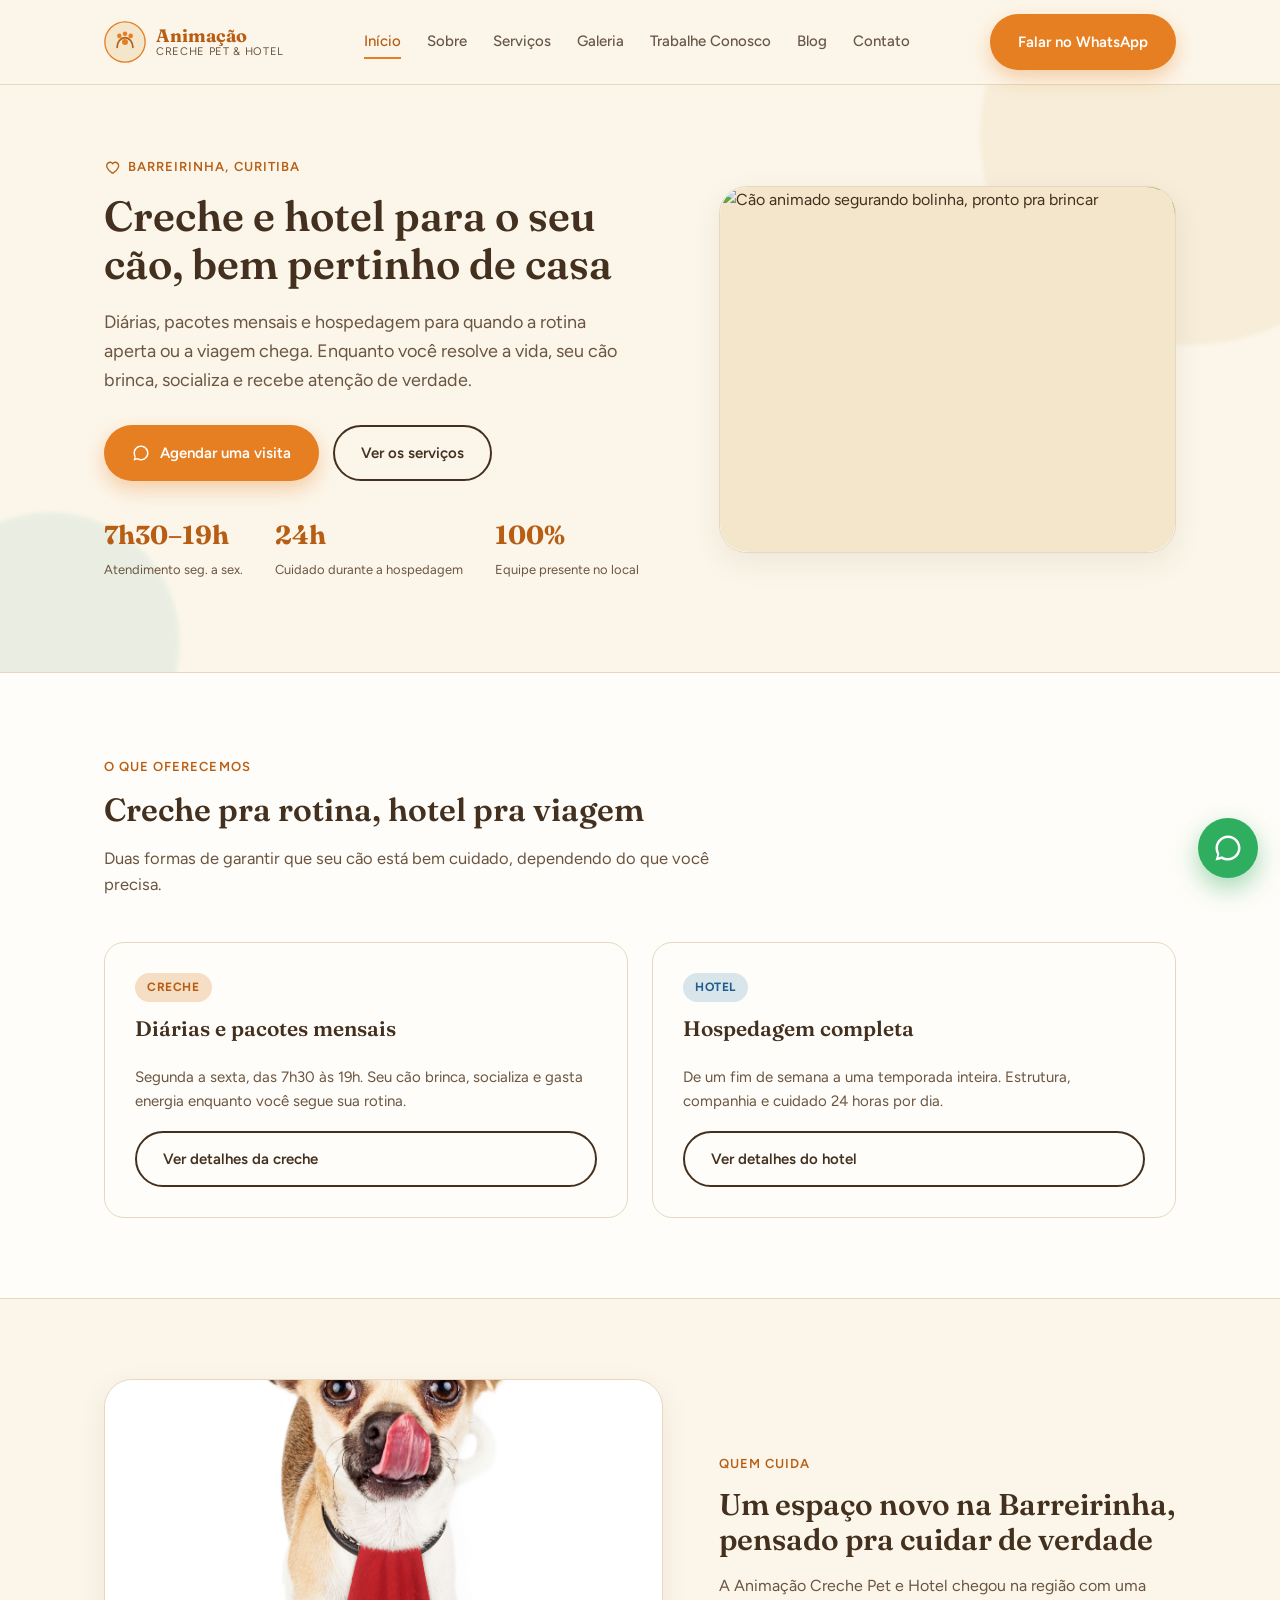
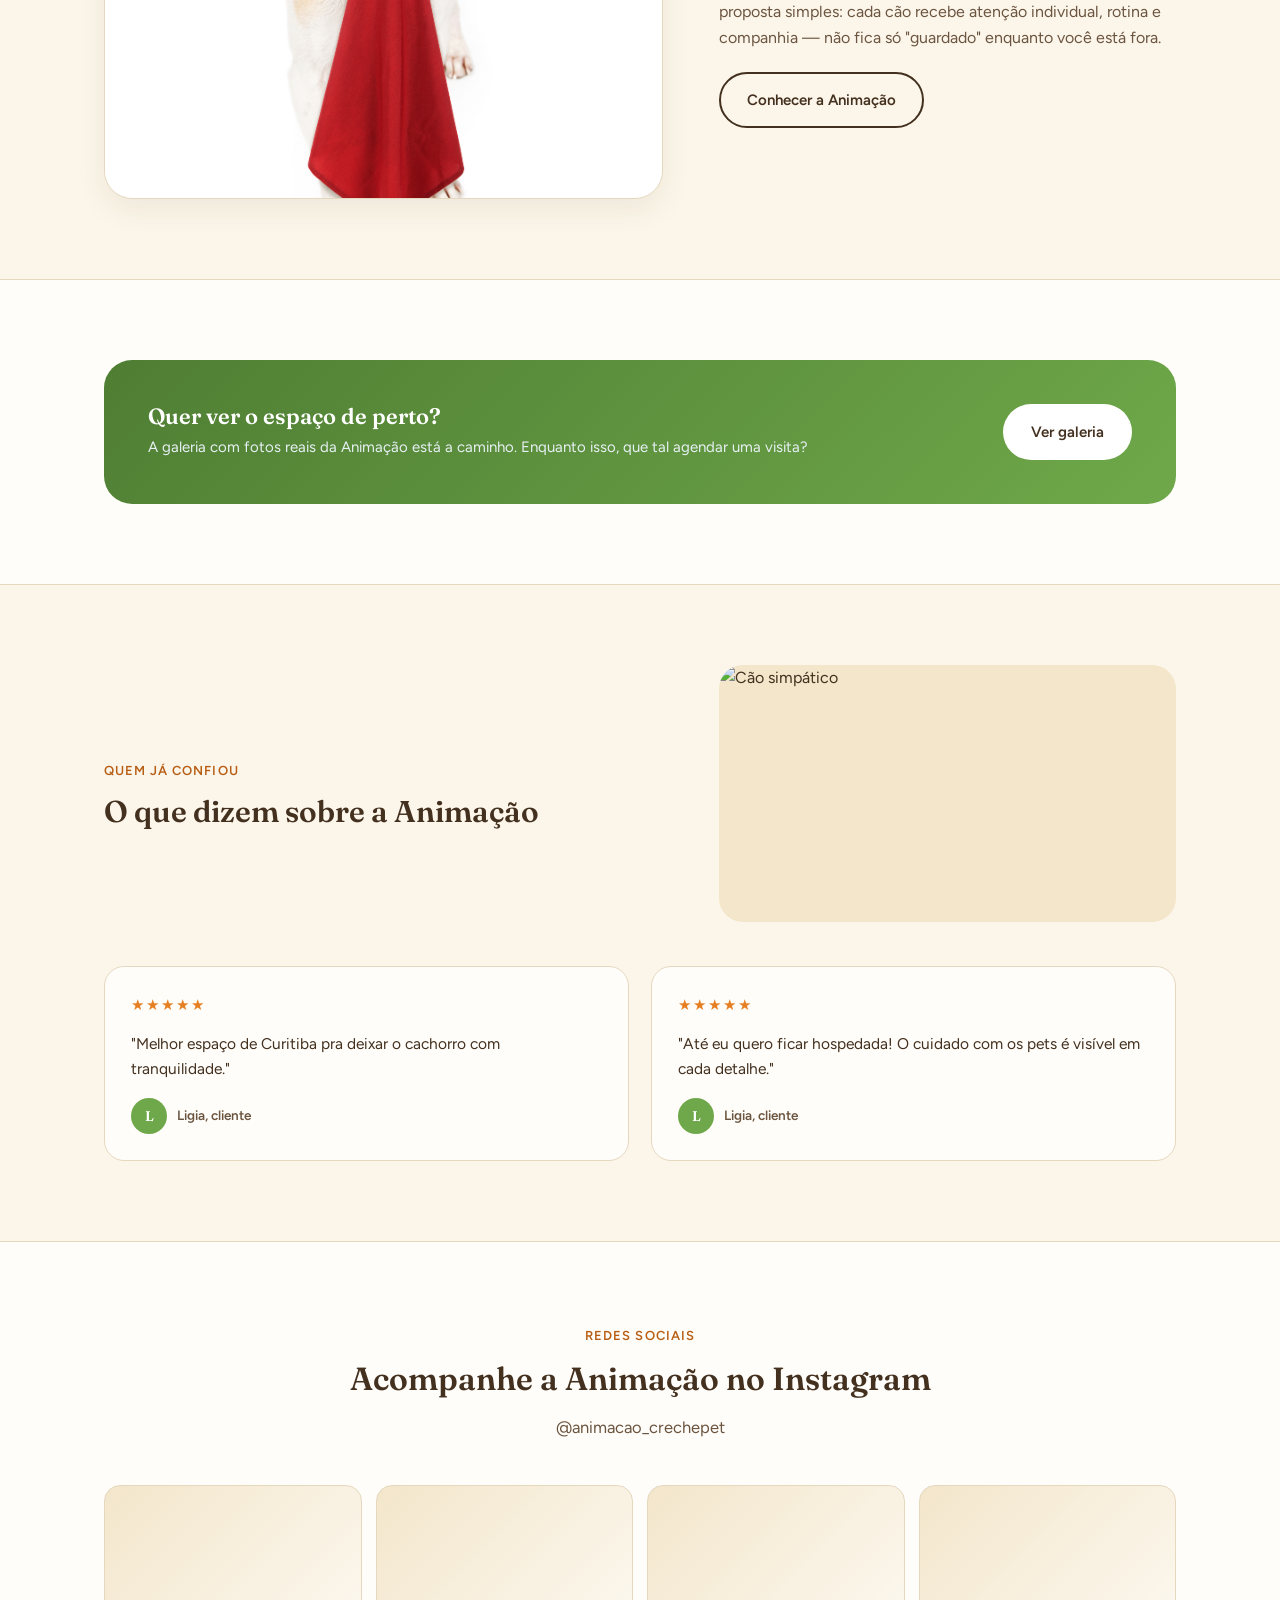
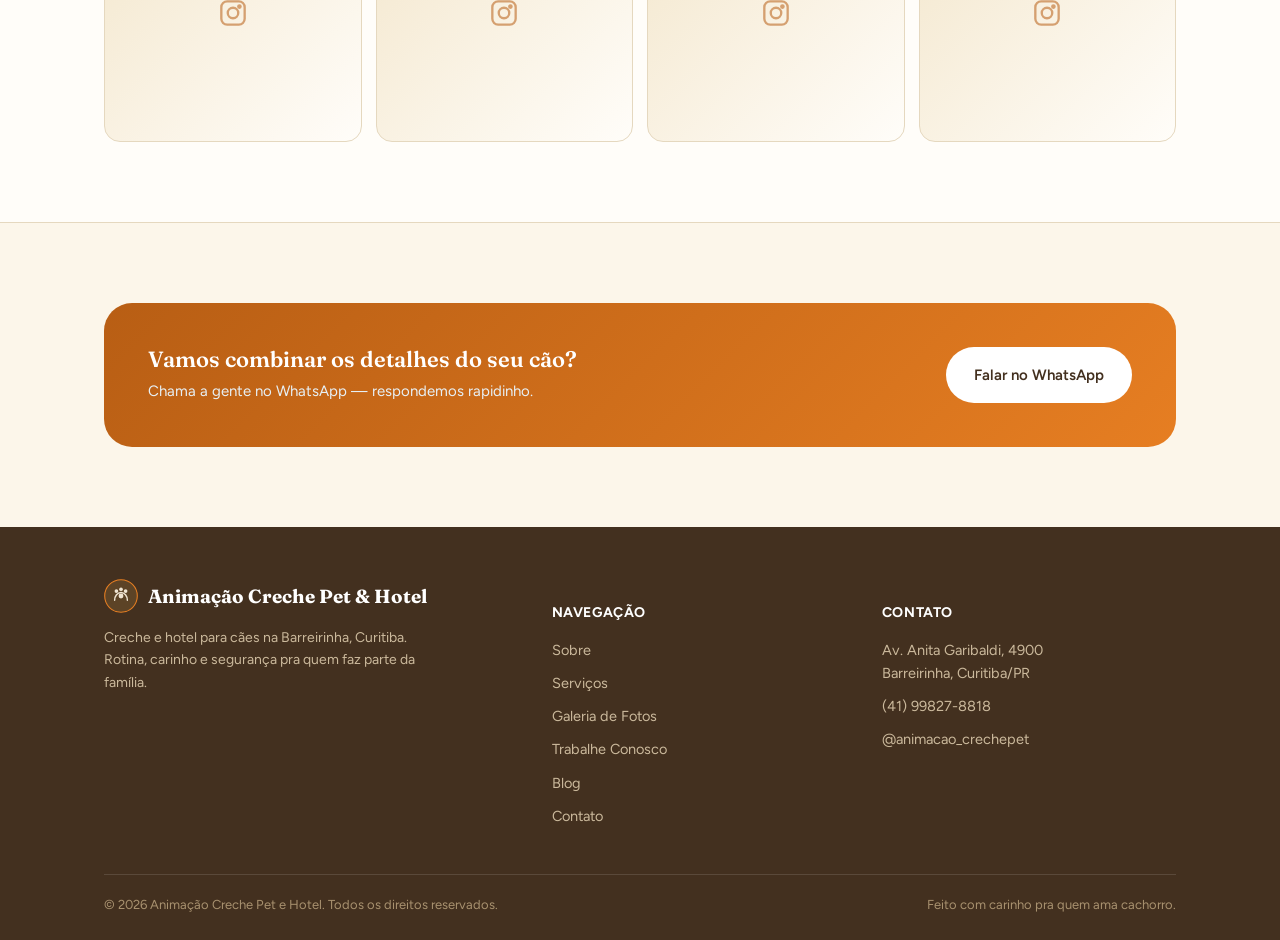
==== index.html @ 45fabde5 "primeira versão do site" ====
<!DOCTYPE html>
<html lang="pt-BR">
<head>
<meta charset="UTF-8">
<meta name="viewport" content="width=device-width, initial-scale=1.0">
<title>Animação Creche Pet e Hotel — Creche e hotel para cães em Curitiba</title>
<meta name="description" content="Creche e hotel para cães na Barreirinha, Curitiba. Diárias, pacotes mensais e hospedagem com rotina, segurança e cuidado de verdade.">
<link rel="preconnect" href="https://fonts.googleapis.com">
<link rel="preconnect" href="https://fonts.gstatic.com" crossorigin>
<link href="https://fonts.googleapis.com/css2?family=Fraunces:ital,opsz,wght@0,9..144,400;0,9..144,500;0,9..144,600;0,9..144,700;1,9..144,500&family=Figtree:wght@400;500;600;700&display=swap" rel="stylesheet">
<link rel="stylesheet" href="styles.css">
</head>
<body>

<header>
  <div class="nav-wrap">
    <a href="index.html" class="brand">
      <svg class="brand-mark" viewBox="0 0 48 48" fill="none">
        <circle cx="24" cy="24" r="23" fill="#F3E6CB" stroke="#E67E22" stroke-width="1.5"/>
        <path d="M15 30c0-6 4-11 9-11s9 5 9 11" stroke="#B85E14" stroke-width="2" stroke-linecap="round"/>
        <circle cx="17.5" cy="17" r="2.6" fill="#E67E22"/>
        <circle cx="24" cy="14.5" r="2.6" fill="#E67E22"/>
        <circle cx="30.5" cy="17" r="2.6" fill="#E67E22"/>
        <circle cx="24" cy="24" r="3.4" fill="#E67E22"/>
      </svg>
      <span class="brand-text">
        <strong>Animação</strong>
        <span>Creche Pet &amp; Hotel</span>
      </span>
    </a>
    <nav class="links" id="navLinks">
      <a href="index.html" class="active">Início</a>
      <a href="sobre.html">Sobre</a>
      <a href="servicos.html">Serviços</a>
      <a href="galeria.html">Galeria</a>
      <a href="trabalhe-conosco.html">Trabalhe Conosco</a>
      <a href="blog.html">Blog</a>
      <a href="contato.html">Contato</a>
    </nav>
    <div class="nav-cta">
      <a class="btn btn-primary" href="https://wa.me/5541998278818?text=Oi!%20Vi%20o%20site%20da%20Anima%C3%A7%C3%A3o%20Creche%20Pet%20e%20Hotel%20e%20queria%20saber%20mais." target="_blank" rel="noopener">
        <span class="long">Falar no WhatsApp</span><span class="short" style="display:none;">WhatsApp</span>
      </a>
      <button class="menu-toggle" id="menuToggle" aria-label="Abrir menu">
        <svg viewBox="0 0 24 24" fill="none" stroke="currentColor" stroke-width="2"><line x1="3" y1="6" x2="21" y2="6"/><line x1="3" y1="12" x2="21" y2="12"/><line x1="3" y1="18" x2="21" y2="18"/></svg>
      </button>
    </div>
  </div>
</header>

<!-- HERO -->
<section class="hero">
  <div class="hero-blob b1"></div>
  <div class="hero-blob b2"></div>
  <div class="container hero-grid">
    <div>
      <div class="eyebrow">
        <svg viewBox="0 0 24 24" fill="none" stroke="currentColor" stroke-width="2"><path d="M12 21c-4-3.5-8-6.5-8-11a5 5 0 0 1 9-3 5 5 0 0 1 9 3c0 4.5-4 7.5-8 11z"/></svg>
        Barreirinha, Curitiba
      </div>
      <h1>Creche e hotel para o seu cão, bem pertinho de casa</h1>
      <p class="lead">Diárias, pacotes mensais e hospedagem para quando a rotina aperta ou a viagem chega. Enquanto você resolve a vida, seu cão brinca, socializa e recebe atenção de verdade.</p>
      <div class="hero-actions">
        <a class="btn btn-primary" href="https://wa.me/5541998278818?text=Oi!%20Quero%20agendar%20uma%20visita%20para%20conhecer%20a%20creche." target="_blank" rel="noopener">
          <svg width="18" height="18" viewBox="0 0 24 24" fill="currentColor"><path d="M12 2C6.5 2 2 6.5 2 12c0 1.8.5 3.6 1.4 5.1L2 22l5.1-1.3C8.5 21.5 10.2 22 12 22c5.5 0 10-4.5 10-10S17.5 2 12 2zm0 18c-1.6 0-3.1-.4-4.4-1.2l-.3-.2-3 .8.8-2.9-.2-.3C4.4 15 4 13.5 4 12c0-4.4 3.6-8 8-8s8 3.6 8 8-3.6 8-8 8z"/></svg>
          Agendar uma visita
        </a>
        <a class="btn btn-outline" href="servicos.html">Ver os serviços</a>
      </div>
      <div class="hero-stats">
        <div><strong>7h30–19h</strong><span>Atendimento seg. a sex.</span></div>
        <div><strong>24h</strong><span>Cuidado durante a hospedagem</span></div>
        <div><strong>100%</strong><span>Equipe presente no local</span></div>
      </div>
    </div>
    <div class="hero-art photo">
      <div class="paw-ring">
        <svg viewBox="0 0 24 24"><path d="M12 21c-4-3.5-8-6.5-8-11a5 5 0 0 1 9-3 5 5 0 0 1 9 3c0 4.5-4 7.5-8 11z"/></svg>
      </div>
      <div class="photo-frame">
        <img src="img/energetic-dog-holds-ball-ready-for-play-2026-03-26-06-05-28-utc.jpg" alt="Cão animado segurando bolinha, pronto pra brincar" loading="eager">
      </div>
    </div>
  </div>
</section>

<!-- SERVIÇOS TEASER -->
<section class="alt">
  <div class="container">
    <div class="section-head">
      <div class="eyebrow">O que oferecemos</div>
      <h2>Creche pra rotina, hotel pra viagem</h2>
      <p>Duas formas de garantir que seu cão está bem cuidado, dependendo do que você precisa.</p>
    </div>
    <div class="card-grid">
      <div class="service-card creche">
        <span class="tag">Creche</span>
        <h3>Diárias e pacotes mensais</h3>
        <p>Segunda a sexta, das 7h30 às 19h. Seu cão brinca, socializa e gasta energia enquanto você segue sua rotina.</p>
        <a class="btn btn-outline" href="servicos.html#creche">Ver detalhes da creche</a>
      </div>
      <div class="service-card hotel">
        <span class="tag">Hotel</span>
        <h3>Hospedagem completa</h3>
        <p>De um fim de semana a uma temporada inteira. Estrutura, companhia e cuidado 24 horas por dia.</p>
        <a class="btn btn-outline" href="servicos.html#hotel">Ver detalhes do hotel</a>
      </div>
    </div>
  </div>
</section>

<!-- SOBRE TEASER -->
<section>
  <div class="container hero-grid" style="align-items:center;">
    <div class="hero-art photo">
      <div class="photo-frame" style="border-radius:28px; aspect-ratio:4/3;">
        <img src="img/adorable-dog-with-red-tie-licking-its-nose-2026-03-09-04-32-36-utc.jpg" alt="Cão simpático" loading="lazy">
      </div>
    </div>
    <div>
      <div class="eyebrow">Quem cuida</div>
      <h2 style="font-size:30px; margin-bottom:16px;">Um espaço novo na Barreirinha, pensado pra cuidar de verdade</h2>
      <p style="color:var(--brown-soft); font-size:16px; margin-bottom:22px;">A Animação Creche Pet e Hotel chegou na região com uma proposta simples: cada cão recebe atenção individual, rotina e companhia — não fica só "guardado" enquanto você está fora.</p>
      <a class="btn btn-outline" href="sobre.html">Conhecer a Animação</a>
    </div>
  </div>
</section>

<!-- GALERIA TEASER -->
<section class="alt">
  <div class="container">
    <div class="season" style="background:linear-gradient(135deg, var(--sage-dark), var(--sage)); grid-template-columns:1fr auto;">
      <div>
        <h3>Quer ver o espaço de perto?</h3>
        <p>A galeria com fotos reais da Animação está a caminho. Enquanto isso, que tal agendar uma visita?</p>
      </div>
      <a class="btn btn-white" href="galeria.html">Ver galeria</a>
    </div>
  </div>
</section>

<!-- TESTEMUNHOS -->
<section>
  <div class="container">
    <div class="hero-grid" style="align-items:center; margin-bottom:44px;">
      <div>
        <div class="eyebrow">Quem já confiou</div>
        <h2 style="font-size:30px;">O que dizem sobre a Animação</h2>
      </div>
      <div class="photo-frame" style="aspect-ratio:16/9; border-radius:24px;">
        <img src="img/adorable-dog-wearing-a-pink-shirt-with-white-backg-2026-01-09-00-58-22-utc.JPG" alt="Cão simpático" loading="lazy">
      </div>
    </div>
    <div class="testimonials">
      <div class="tcard">
        <div class="stars">★★★★★</div>
        <p>"Melhor espaço de Curitiba pra deixar o cachorro com tranquilidade."</p>
        <div class="who"><div class="avatar">L</div><span>Ligia, cliente</span></div>
      </div>
      <div class="tcard">
        <div class="stars">★★★★★</div>
        <p>"Até eu quero ficar hospedada! O cuidado com os pets é visível em cada detalhe."</p>
        <div class="who"><div class="avatar">L</div><span>Ligia, cliente</span></div>
      </div>
    </div>
  </div>
</section>

<!-- INSTAGRAM -->
<section class="alt">
  <div class="container">
    <div class="section-head center">
      <div class="eyebrow" style="justify-content:center;">Redes sociais</div>
      <h2>Acompanhe a Animação no Instagram</h2>
      <p>@animacao_crechepet</p>
    </div>
    <div class="insta-grid">
      <a class="insta-tile" href="https://www.instagram.com/animacao_crechepet" target="_blank" rel="noopener"><svg viewBox="0 0 24 24" fill="none" stroke-width="2"><rect x="2" y="2" width="20" height="20" rx="5"/><circle cx="12" cy="12" r="4.5"/><circle cx="17.5" cy="6.5" r="1"/></svg></a>
      <a class="insta-tile" href="https://www.instagram.com/animacao_crechepet" target="_blank" rel="noopener"><svg viewBox="0 0 24 24" fill="none" stroke-width="2"><rect x="2" y="2" width="20" height="20" rx="5"/><circle cx="12" cy="12" r="4.5"/><circle cx="17.5" cy="6.5" r="1"/></svg></a>
      <a class="insta-tile" href="https://www.instagram.com/animacao_crechepet" target="_blank" rel="noopener"><svg viewBox="0 0 24 24" fill="none" stroke-width="2"><rect x="2" y="2" width="20" height="20" rx="5"/><circle cx="12" cy="12" r="4.5"/><circle cx="17.5" cy="6.5" r="1"/></svg></a>
      <a class="insta-tile" href="https://www.instagram.com/animacao_crechepet" target="_blank" rel="noopener"><svg viewBox="0 0 24 24" fill="none" stroke-width="2"><rect x="2" y="2" width="20" height="20" rx="5"/><circle cx="12" cy="12" r="4.5"/><circle cx="17.5" cy="6.5" r="1"/></svg></a>
    </div>
  </div>
</section>

<!-- CTA FINAL -->
<section>
  <div class="container">
    <div class="season" style="background:linear-gradient(135deg, var(--orange-dark), var(--orange)); grid-template-columns:1fr auto;">
      <div>
        <h3>Vamos combinar os detalhes do seu cão?</h3>
        <p>Chama a gente no WhatsApp — respondemos rapidinho.</p>
      </div>
      <a class="btn btn-white" href="https://wa.me/5541998278818?text=Oi!%20Vi%20o%20site%20da%20Anima%C3%A7%C3%A3o%20Creche%20Pet%20e%20Hotel%20e%20queria%20saber%20mais." target="_blank" rel="noopener">Falar no WhatsApp</a>
    </div>
  </div>
</section>

<footer>
  <div class="container">
    <div class="footer-grid">
      <div>
        <div class="footer-brand">
          <svg width="34" height="34" viewBox="0 0 48 48" fill="none">
            <circle cx="24" cy="24" r="23" fill="#5C4326" stroke="#E67E22" stroke-width="1.5"/>
            <path d="M15 30c0-6 4-11 9-11s9 5 9 11" stroke="#EFE4D2" stroke-width="2" stroke-linecap="round"/>
            <circle cx="17.5" cy="17" r="2.6" fill="#EFE4D2"/>
            <circle cx="24" cy="14.5" r="2.6" fill="#EFE4D2"/>
            <circle cx="30.5" cy="17" r="2.6" fill="#EFE4D2"/>
            <circle cx="24" cy="24" r="3.4" fill="#EFE4D2"/>
          </svg>
          <strong>Animação Creche Pet &amp; Hotel</strong>
        </div>
        <p>Creche e hotel para cães na Barreirinha, Curitiba. Rotina, carinho e segurança pra quem faz parte da família.</p>
      </div>
      <div>
        <h5>Navegação</h5>
        <ul>
          <li><a href="sobre.html">Sobre</a></li>
          <li><a href="servicos.html">Serviços</a></li>
          <li><a href="galeria.html">Galeria de Fotos</a></li>
          <li><a href="trabalhe-conosco.html">Trabalhe Conosco</a></li>
          <li><a href="blog.html">Blog</a></li>
          <li><a href="contato.html">Contato</a></li>
        </ul>
      </div>
      <div>
        <h5>Contato</h5>
        <ul>
          <li>Av. Anita Garibaldi, 4900<br>Barreirinha, Curitiba/PR</li>
          <li>(41) 99827-8818</li>
          <li>@animacao_crechepet</li>
        </ul>
      </div>
    </div>
    <div class="footer-bottom">
      <span>© 2026 Animação Creche Pet e Hotel. Todos os direitos reservados.</span>
      <span>Feito com carinho pra quem ama cachorro.</span>
    </div>
  </div>
</footer>

<a class="whatsapp-float" href="https://wa.me/5541998278818?text=Oi!%20Vi%20o%20site%20da%20Anima%C3%A7%C3%A3o%20Creche%20Pet%20e%20Hotel%20e%20queria%20saber%20mais." target="_blank" rel="noopener" aria-label="Falar no WhatsApp">
  <svg viewBox="0 0 24 24"><path d="M12 2C6.5 2 2 6.5 2 12c0 1.8.5 3.6 1.4 5.1L2 22l5.1-1.3C8.5 21.5 10.2 22 12 22c5.5 0 10-4.5 10-10S17.5 2 12 2zm0 18c-1.6 0-3.1-.4-4.4-1.2l-.3-.2-3 .8.8-2.9-.2-.3C4.4 15 4 13.5 4 12c0-4.4 3.6-8 8-8s8 3.6 8 8-3.6 8-8 8z"/></svg>
</a>

<script src="main.js"></script>
</body>
</html>
---- styles.css ----
:root{
  --cream:#FCF6EA;
  --cream-2:#F3E6CB;
  --paper:#FFFDF9;
  --orange:#E67E22;
  --orange-dark:#B85E14;
  --blue:#2E7EBB;
  --blue-dark:#1F5D8C;
  --sage:#6FA84A;
  --sage-dark:#4F7E33;
  --brown:#43301F;
  --brown-soft:#6B5540;
  --line:#E5D8BF;
  --shadow: 0 10px 30px rgba(67,48,31,0.08);
}
*{box-sizing:border-box;}
html{scroll-behavior:smooth;}
body{
  margin:0;
  font-family:'Figtree', sans-serif;
  color:var(--brown);
  background:var(--cream);
  line-height:1.6;
}
h1,h2,h3,.serif{
  font-family:'Fraunces', serif;
  font-weight:600;
  color:var(--brown);
  line-height:1.15;
  margin:0;
}
a{color:inherit; text-decoration:none;}
img{max-width:100%; display:block;}
ul{margin:0;}
.container{
  max-width:1120px;
  margin:0 auto;
  padding:0 24px;
}
.eyebrow{
  display:inline-flex;
  align-items:center;
  gap:8px;
  font-size:13px;
  letter-spacing:0.08em;
  text-transform:uppercase;
  font-weight:600;
  color:var(--orange-dark);
  margin-bottom:14px;
}
.eyebrow svg{width:16px; height:16px;}
.btn{
  display:inline-flex;
  align-items:center;
  gap:10px;
  padding:14px 26px;
  border-radius:100px;
  font-weight:600;
  font-size:15px;
  border:2px solid transparent;
  cursor:pointer;
  transition:transform .15s ease, box-shadow .15s ease, background .15s ease;
}
.btn-primary{
  background:var(--orange);
  color:#fff;
  box-shadow:0 8px 20px rgba(230,126,34,0.35);
}
.btn-primary:hover{background:var(--orange-dark); transform:translateY(-1px);}
.btn-outline{ border-color:var(--brown); color:var(--brown); }
.btn-outline:hover{background:var(--brown); color:#fff;}
.btn-white{ background:#fff; color:var(--brown); }
.btn-white:hover{background:var(--cream-2);}

/* Header */
header{
  position:sticky; top:0; z-index:50;
  background:rgba(252,246,234,0.94);
  backdrop-filter:blur(8px);
  border-bottom:1px solid var(--line);
}
.nav-wrap{
  display:flex; align-items:center; justify-content:space-between;
  padding:14px 24px; max-width:1120px; margin:0 auto;
}
.brand{display:flex; align-items:center; gap:10px;}
.brand-mark{width:42px; height:42px; flex-shrink:0;}
.brand-text{display:flex; flex-direction:column; line-height:1.1;}
.brand-text strong{font-family:'Fraunces', serif; font-size:18px; font-weight:700; color:var(--orange-dark);}
.brand-text span{font-size:11px; letter-spacing:0.06em; text-transform:uppercase; color:var(--brown-soft);}
nav.links{display:flex; gap:26px; font-size:15px; font-weight:500;}
nav.links a{opacity:0.8; padding:4px 0; border-bottom:2px solid transparent;}
nav.links a:hover{opacity:1; color:var(--orange-dark);}
nav.links a.active{opacity:1; color:var(--orange-dark); border-color:var(--orange);}
.nav-cta{display:flex; align-items:center; gap:16px;}
.menu-toggle{display:none; background:none; border:none; cursor:pointer; padding:6px;}
.menu-toggle svg{width:26px; height:26px;}

@media (max-width:900px){
  nav.links{
    position:fixed; top:71px; left:0; right:0;
    background:var(--paper); flex-direction:column; gap:0;
    padding:8px 24px 18px; border-bottom:1px solid var(--line);
    transform:translateY(-130%); transition:transform .25s ease;
  }
  nav.links.open{transform:translateY(0);}
  nav.links a{padding:12px 0; border-bottom:1px solid var(--line);}
  .menu-toggle{display:block;}
  .nav-cta .btn span.long{display:none;}
  .nav-cta .btn span.short{display:inline !important;}
}

/* Page hero (inner pages) */
.page-hero{
  padding:56px 0 48px;
  border-bottom:1px solid var(--line);
  background:var(--paper);
}
.page-hero h1{font-size:36px; margin-bottom:12px;}
.page-hero p{font-size:16.5px; color:var(--brown-soft); max-width:600px; margin:0;}

/* Home Hero */
.hero{position:relative; overflow:hidden; padding:72px 0 90px;}
.hero-blob{position:absolute; border-radius:50%; filter:blur(2px); opacity:0.55; z-index:0;}
.hero-blob.b1{width:420px; height:420px; background:var(--cream-2); top:-160px; right:-120px;}
.hero-blob.b2{width:260px; height:260px; background:#DCE9DD; bottom:-100px; left:-80px;}
.hero-grid{position:relative; z-index:1; display:grid; grid-template-columns:1.1fr 0.9fr; gap:56px; align-items:center;}
@media (max-width:900px){ .hero-grid{grid-template-columns:1fr;} }
.hero h1{font-size:42px; margin-bottom:20px;}
@media (max-width:600px){ .hero h1{font-size:30px;} .page-hero h1{font-size:28px;} }
.hero p.lead{font-size:18px; color:var(--brown-soft); max-width:520px; margin-bottom:30px;}
.hero-actions{display:flex; gap:14px; flex-wrap:wrap; margin-bottom:34px;}
.hero-stats{display:flex; gap:32px; flex-wrap:wrap;}
.hero-stats div strong{display:block; font-family:'Fraunces',serif; font-size:26px; color:var(--orange-dark);}
.hero-stats div span{font-size:13px; color:var(--brown-soft);}
.hero-art{position:relative; background:var(--paper); border-radius:28px; padding:30px; box-shadow:var(--shadow); border:1px solid var(--line);}
.hero-art.photo{padding:0; overflow:hidden;}
.hero-art.photo .photo-frame{border-radius:28px; aspect-ratio:4/3.2;}
@media (max-width:900px){ .hero-art.photo .photo-frame{aspect-ratio:16/11;} }
.hero-art .paw-ring{position:absolute; top:-18px; right:-18px; width:56px; height:56px; background:var(--sage); border-radius:50%; display:flex; align-items:center; justify-content:center; box-shadow:var(--shadow);}
.hero-art .paw-ring svg{width:26px; height:26px; fill:#fff;}
.hero-cards{display:grid; grid-template-columns:1fr 1fr; gap:16px;}
.hero-card{background:var(--cream); border-radius:18px; padding:18px; border:1px solid var(--line);}
.hero-card svg{width:26px; height:26px; margin-bottom:10px; stroke:var(--orange-dark);}
.hero-card h4{font-family:'Fraunces',serif; font-size:16px; margin-bottom:4px;}
.hero-card p{font-size:13px; color:var(--brown-soft); margin:0;}

/* Section generic */
section{padding:80px 0;}
.section-head{max-width:640px; margin-bottom:44px;}
.section-head.center{margin-left:auto; margin-right:auto; text-align:center;}
.section-head h2{font-size:32px; margin-bottom:14px;}
.section-head p{font-size:16.5px; color:var(--brown-soft);}
section.alt{background:var(--paper); border-top:1px solid var(--line); border-bottom:1px solid var(--line);}
.center-btn{display:flex; justify-content:center; margin-top:36px;}

/* Pillars */
.pillars{display:grid; grid-template-columns:repeat(3,1fr); gap:24px;}
@media (max-width:800px){ .pillars{grid-template-columns:1fr;} }
.pillar{background:var(--paper); border:1px solid var(--line); border-radius:20px; padding:28px;}
.pillar .icon{width:50px; height:50px; border-radius:14px; display:flex; align-items:center; justify-content:center; margin-bottom:16px;}
.pillar .icon svg{width:24px; height:24px;}
.pillar.t1 .icon{background:#F5DEC4;}
.pillar.t1 .icon svg{stroke:var(--orange-dark);}
.pillar.t2 .icon{background:#DCE9DD;}
.pillar.t2 .icon svg{stroke:var(--sage-dark);}
.pillar.t3 .icon{background:#D8E6EC;}
.pillar.t3 .icon svg{stroke:var(--blue-dark);}
.pillar h3{font-size:19px; margin-bottom:8px;}
.pillar p{font-size:15px; color:var(--brown-soft); margin:0;}

/* Service cards (teaser on home) */
.card-grid{display:grid; grid-template-columns:1fr 1fr; gap:24px;}
@media (max-width:760px){ .card-grid{grid-template-columns:1fr;} }
.service-card{background:var(--paper); border:1px solid var(--line); border-radius:20px; padding:30px; display:flex; flex-direction:column;}
.service-card .tag{display:inline-block; font-size:12px; font-weight:700; letter-spacing:0.05em; text-transform:uppercase; padding:5px 12px; border-radius:100px; margin-bottom:14px; width:fit-content;}
.service-card.creche .tag{background:#F5DEC4; color:var(--orange-dark);}
.service-card.hotel .tag{background:#D8E6EC; color:var(--blue-dark);}
.service-card h3{font-size:21px; margin-bottom:10px;}
.service-card p{color:var(--brown-soft); font-size:15px; margin-bottom:18px; flex:1;}

/* Services split (detail sections) */
.service{display:grid; grid-template-columns:0.9fr 1.1fr; gap:56px; align-items:center;}
.service.reverse .service-visual{order:2;}
@media (max-width:860px){ .service, .service.reverse{grid-template-columns:1fr;} .service.reverse .service-visual{order:0;} }
.service + .service{margin-top:80px;}
.service-visual{background:var(--cream); border:1px solid var(--line); border-radius:24px; padding:32px;}
.service-tag{display:inline-block; background:var(--orange); color:#fff; font-size:12px; font-weight:700; letter-spacing:0.05em; text-transform:uppercase; padding:6px 14px; border-radius:100px; margin-bottom:16px;}
.service.hotel-tag .service-tag{background:var(--blue);}
.service h3{font-size:27px; margin-bottom:16px;}
.service p{color:var(--brown-soft); font-size:16px; margin-bottom:18px;}
.check-list{list-style:none; padding:0; margin:0 0 20px;}
.check-list li{display:flex; gap:10px; align-items:flex-start; font-size:15px; color:var(--brown); margin-bottom:10px;}
.check-list li svg{width:18px; height:18px; flex-shrink:0; margin-top:2px; stroke:var(--sage-dark);}
.info-row{display:flex; gap:14px; align-items:center; background:var(--paper); border:1px solid var(--line); border-radius:16px; padding:14px 18px; margin-bottom:12px;}
.info-row svg{width:22px; height:22px; stroke:var(--orange-dark); flex-shrink:0;}
.info-row div strong{display:block; font-size:14px;}
.info-row div span{font-size:13.5px; color:var(--brown-soft);}

/* Admission */
.admit-grid{display:grid; grid-template-columns:1fr 1fr; gap:24px;}
@media (max-width:800px){ .admit-grid{grid-template-columns:1fr;} }
.admit-card{background:var(--paper); border-radius:20px; padding:30px; border:1px solid var(--line);}
.admit-card.warn{background:#FBEFE6; border-color:#EAD2B8;}
.admit-card h3{font-size:19px; margin-bottom:16px; display:flex; align-items:center; gap:10px;}
.admit-card h3 svg{width:22px; height:22px;}
.admit-card.yes h3 svg{stroke:var(--sage-dark);}
.admit-card.warn h3 svg{stroke:var(--orange-dark);}

/* Steps */
.steps{display:grid; grid-template-columns:repeat(3,1fr); gap:24px;}
@media (max-width:800px){ .steps{grid-template-columns:1fr;} }
.step .num{width:40px; height:40px; border-radius:50%; background:var(--brown); color:#fff; display:flex; align-items:center; justify-content:center; font-family:'Fraunces',serif; font-weight:600; margin-bottom:16px;}
.step h4{font-size:17px; margin-bottom:6px;}
.step p{font-size:14.5px; color:var(--brown-soft); margin:0;}

/* Season banner */
.season{background:linear-gradient(135deg, var(--blue-dark), var(--blue)); border-radius:28px; padding:44px; color:#fff; display:grid; grid-template-columns:auto 1fr auto; gap:24px; align-items:center;}
@media (max-width:760px){ .season{grid-template-columns:1fr; text-align:left;} }
.season .icon-wrap{width:64px; height:64px; border-radius:18px; background:rgba(255,255,255,0.15); display:flex; align-items:center; justify-content:center;}
.season .icon-wrap svg{width:32px; height:32px; stroke:#fff;}
.season h3{color:#fff; font-size:22px; margin-bottom:6px;}
.season p{color:#E7F0F5; margin:0; font-size:15px;}

/* Testimonials */
.testimonials{display:grid; grid-template-columns:repeat(2,1fr); gap:22px;}
@media (max-width:760px){ .testimonials{grid-template-columns:1fr;} }
.tcard{background:var(--paper); border:1px solid var(--line); border-radius:20px; padding:26px;}
.tcard .stars{color:var(--orange); font-size:15px; margin-bottom:12px; letter-spacing:2px;}
.tcard p{font-size:15.5px; color:var(--brown); margin-bottom:16px;}
.tcard .who{display:flex; align-items:center; gap:10px;}
.tcard .avatar{width:36px; height:36px; border-radius:50%; background:var(--sage); color:#fff; display:flex; align-items:center; justify-content:center; font-family:'Fraunces',serif; font-weight:600; font-size:14px;}
.tcard .who span{font-size:13.5px; color:var(--brown-soft); font-weight:600;}

/* Instagram strip */
.insta-grid{display:grid; grid-template-columns:repeat(4,1fr); gap:14px;}
@media (max-width:700px){ .insta-grid{grid-template-columns:repeat(2,1fr);} }
.insta-tile{aspect-ratio:1; border-radius:16px; background:linear-gradient(135deg,var(--cream-2),var(--paper)); border:1px solid var(--line); display:flex; align-items:center; justify-content:center; position:relative; overflow:hidden;}
.insta-tile svg{width:28px; height:28px; stroke:var(--orange-dark); opacity:0.55;}

/* Gallery */
.gallery-grid{display:grid; grid-template-columns:repeat(3,1fr); gap:18px;}
@media (max-width:760px){ .gallery-grid{grid-template-columns:repeat(2,1fr);} }
@media (max-width:480px){ .gallery-grid{grid-template-columns:1fr;} }
.gallery-tile{aspect-ratio:4/3; border-radius:18px; background:var(--paper); border:1px dashed var(--line); display:flex; flex-direction:column; align-items:center; justify-content:center; gap:10px; text-align:center; padding:16px;}
.gallery-tile svg{width:30px; height:30px; stroke:var(--orange-dark); opacity:0.6;}
.gallery-tile span{font-size:13px; color:var(--brown-soft); font-weight:600;}

/* Blog */
.blog-grid{display:grid; grid-template-columns:repeat(3,1fr); gap:24px;}
@media (max-width:860px){ .blog-grid{grid-template-columns:1fr;} }
.blog-card{background:var(--paper); border:1px solid var(--line); border-radius:20px; overflow:hidden; display:flex; flex-direction:column;}
.blog-card .thumb{aspect-ratio:16/10; background:linear-gradient(135deg,#F5DEC4,#D8E6EC); display:flex; align-items:center; justify-content:center;}
.blog-card .thumb svg{width:32px; height:32px; stroke:var(--orange-dark); opacity:0.6;}
.blog-card .body{padding:22px; display:flex; flex-direction:column; flex:1;}
.blog-card .date{font-size:12.5px; color:var(--brown-soft); text-transform:uppercase; letter-spacing:0.05em; margin-bottom:8px;}
.blog-card h3{font-size:18px; margin-bottom:10px;}
.blog-card p{font-size:14.5px; color:var(--brown-soft); flex:1; margin-bottom:14px;}
.blog-card a.read{font-size:14px; font-weight:700; color:var(--orange-dark);}
.blog-post{max-width:720px; margin:0 auto; padding-top:20px; border-top:1px solid var(--line); margin-top:20px;}
.blog-post h2{font-size:26px; margin-bottom:6px;}
.blog-post .date{font-size:13px; color:var(--brown-soft); margin-bottom:20px; display:block;}
.blog-post p{font-size:16px; color:var(--brown); margin-bottom:16px;}
.blog-post + .blog-post{margin-top:56px;}

/* Photos */
.photo-frame{position:relative; overflow:hidden; background:var(--cream-2);}
.photo-frame img{width:100%; height:100%; object-fit:cover; display:block;}
.gallery-tile.has-photo{border-style:solid; padding:0;}
.gallery-tile.has-photo span{position:absolute; left:12px; bottom:12px; background:rgba(67,48,31,0.72); color:#fff; padding:5px 12px; border-radius:100px; font-size:12px;}
.blog-card .thumb.has-photo{padding:0;}
.blog-card .thumb.has-photo img{width:100%; height:100%; object-fit:cover;}

/* Decorative flanking photos */
.flank-grid{display:grid; grid-template-columns:1fr 2fr 1fr; gap:24px; align-items:center;}
@media (max-width:760px){ .flank-grid{grid-template-columns:1fr;} .flank-grid .photo-frame{display:none;} }

/* Contact */
.contact-grid{display:grid; grid-template-columns:1fr 1fr; gap:48px;}
@media (max-width:900px){ .contact-grid{grid-template-columns:1fr;} }
.contact-info .info-row{background:var(--cream);}
.map-frame{border-radius:20px; overflow:hidden; border:1px solid var(--line); margin-top:20px; box-shadow:var(--shadow);}
.map-frame iframe{width:100%; height:240px; border:0; display:block;}
form{background:var(--paper); border:1px solid var(--line); border-radius:24px; padding:32px; box-shadow:var(--shadow);}
.field{margin-bottom:18px;}
.field label{display:block; font-size:13.5px; font-weight:600; margin-bottom:6px; color:var(--brown-soft);}
.field input, .field select, .field textarea{width:100%; padding:13px 14px; border:1px solid var(--line); border-radius:12px; font-family:'Figtree', sans-serif; font-size:15px; background:#fff; color:var(--brown);}
.field input:focus, .field select:focus, .field textarea:focus{outline:2px solid var(--orange); outline-offset:1px;}
.field textarea{resize:vertical; min-height:90px;}
form .btn{width:100%; justify-content:center;}
form small{display:block; margin-top:12px; text-align:center; color:var(--brown-soft); font-size:12.5px;}

/* Work with us */
.values-grid{display:grid; grid-template-columns:repeat(3,1fr); gap:20px; margin-bottom:48px;}
@media (max-width:800px){ .values-grid{grid-template-columns:1fr;} }

/* Footer */
footer{background:var(--brown); color:#EFE4D2; padding:52px 0 24px;}
.footer-grid{display:grid; grid-template-columns:1.4fr 1fr 1fr; gap:36px; margin-bottom:36px;}
@media (max-width:760px){ .footer-grid{grid-template-columns:1fr;} }
.footer-brand{display:flex; align-items:center; gap:10px; margin-bottom:14px;}
.footer-brand strong{font-family:'Fraunces',serif; font-size:19px; color:#fff;}
footer p{color:#CBB99C; font-size:14px; max-width:320px;}
footer h5{color:#fff; font-size:14px; margin-bottom:14px; letter-spacing:0.04em; text-transform:uppercase;}
footer ul{list-style:none; padding:0; margin:0;}
footer li{margin-bottom:10px; font-size:14.5px; color:#CBB99C;}
footer a:hover{color:#fff;}
.footer-bottom{border-top:1px solid rgba(255,255,255,0.12); padding-top:20px; font-size:13px; color:#A8916F; display:flex; justify-content:space-between; flex-wrap:wrap; gap:10px;}

/* Floating WhatsApp */
.whatsapp-float{position:fixed; bottom:22px; right:22px; z-index:60; background:#2FAE60; color:#fff; width:60px; height:60px; border-radius:50%; display:flex; align-items:center; justify-content:center; box-shadow:0 10px 26px rgba(47,174,96,0.45); transition:transform .15s ease;}
.whatsapp-float:hover{transform:scale(1.06);}
.whatsapp-float svg{width:30px; height:30px; fill:#fff;}
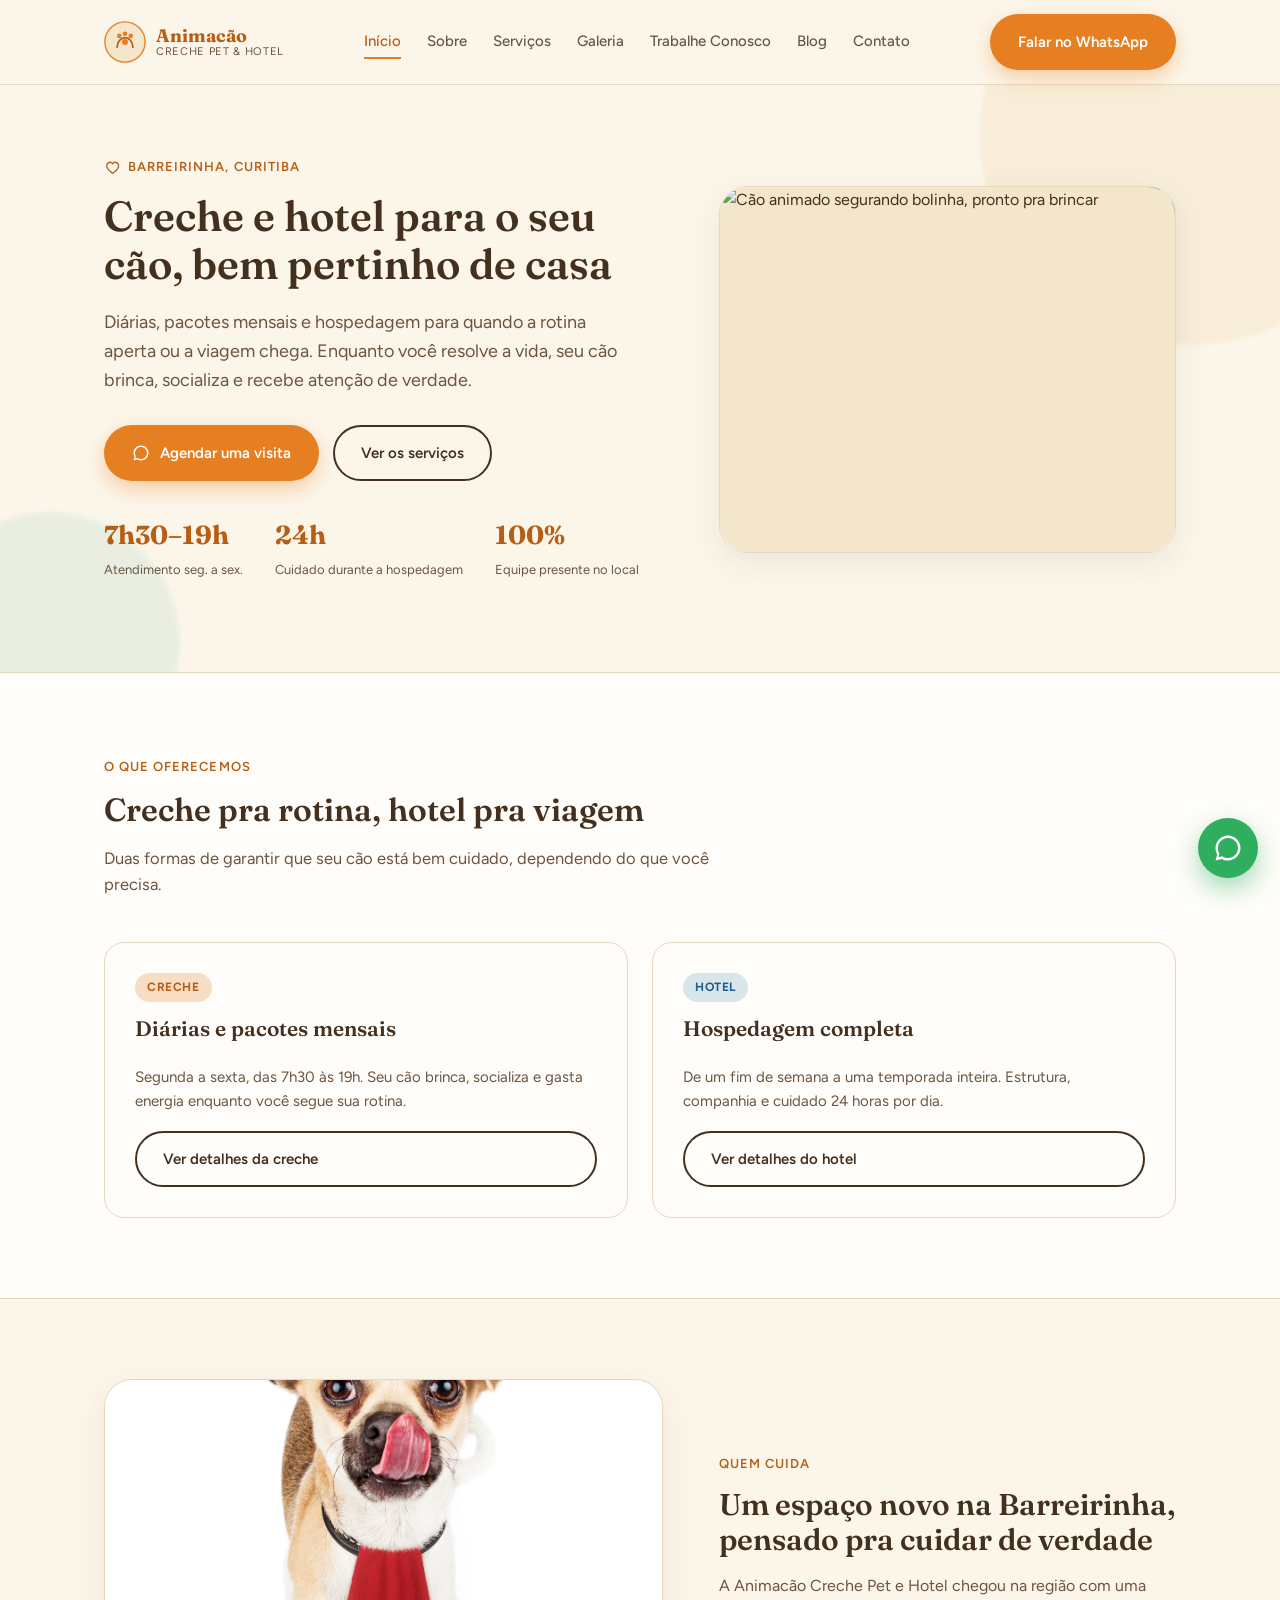
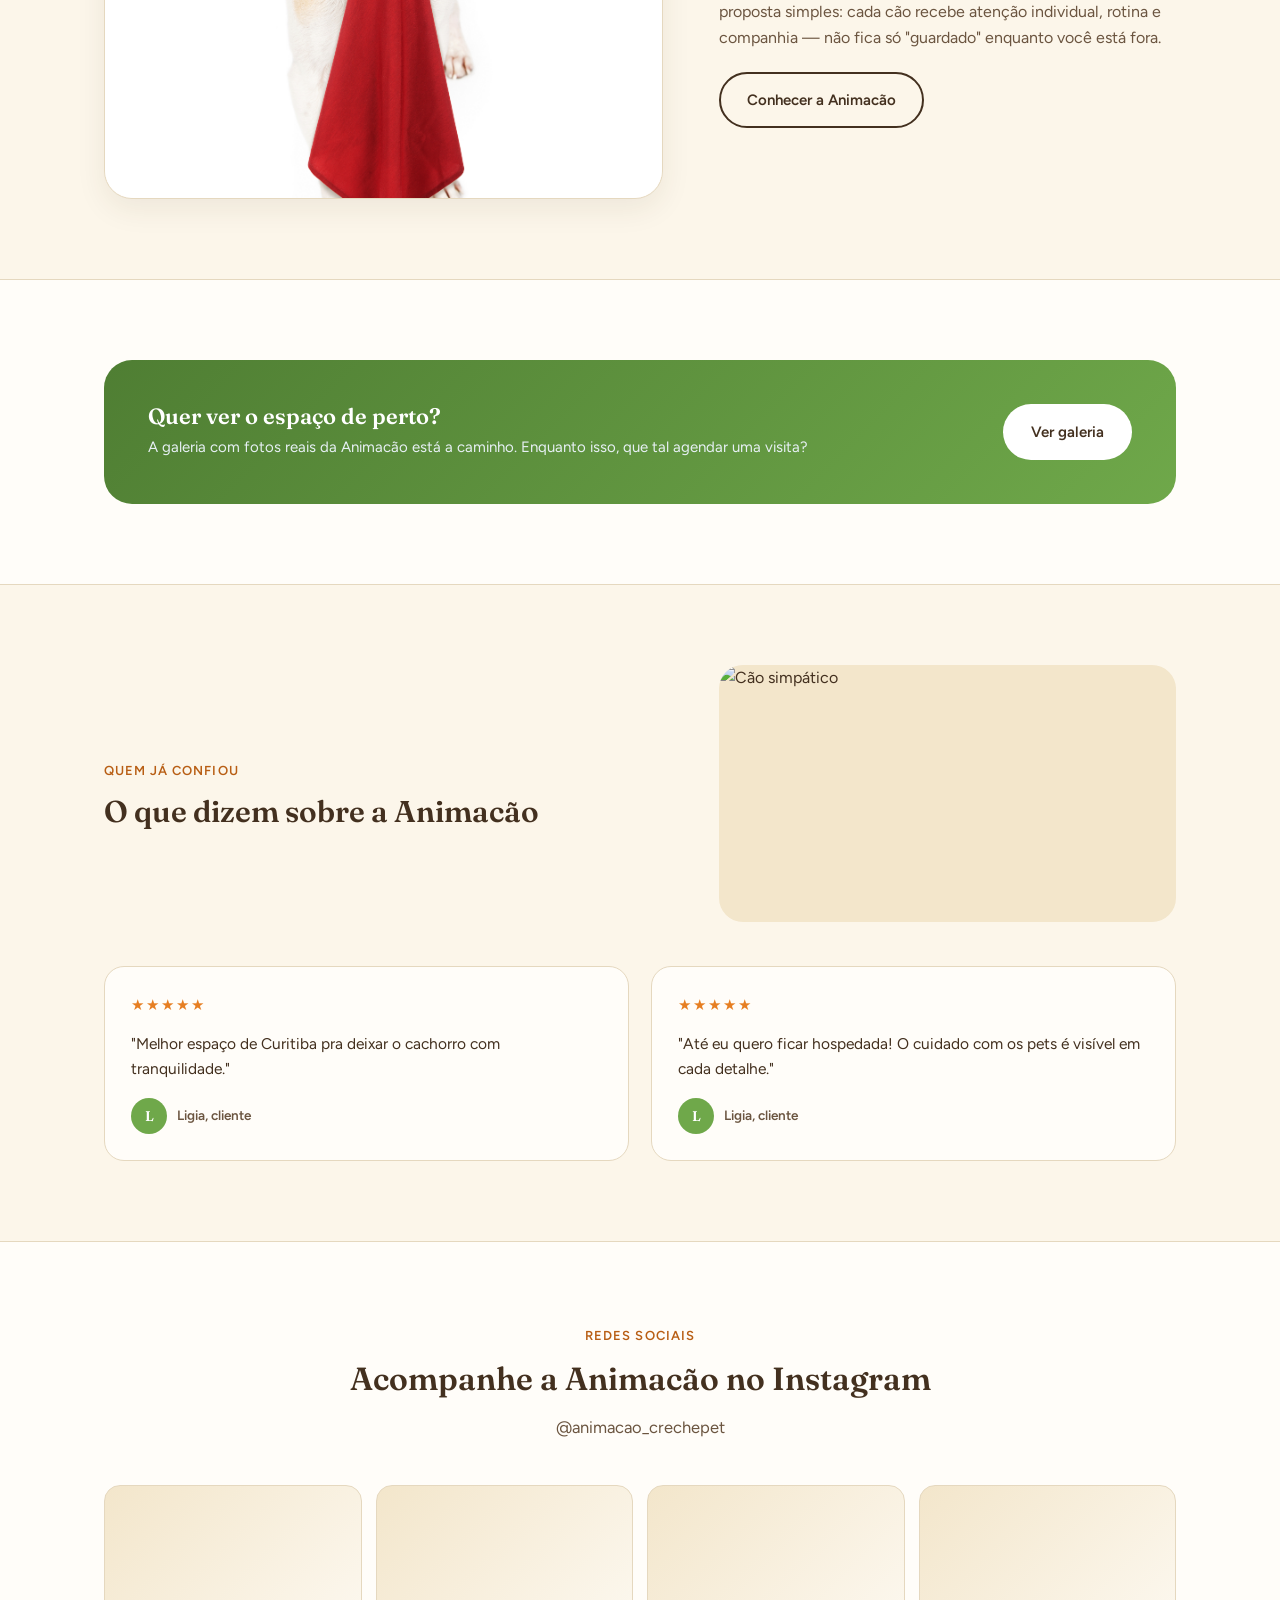
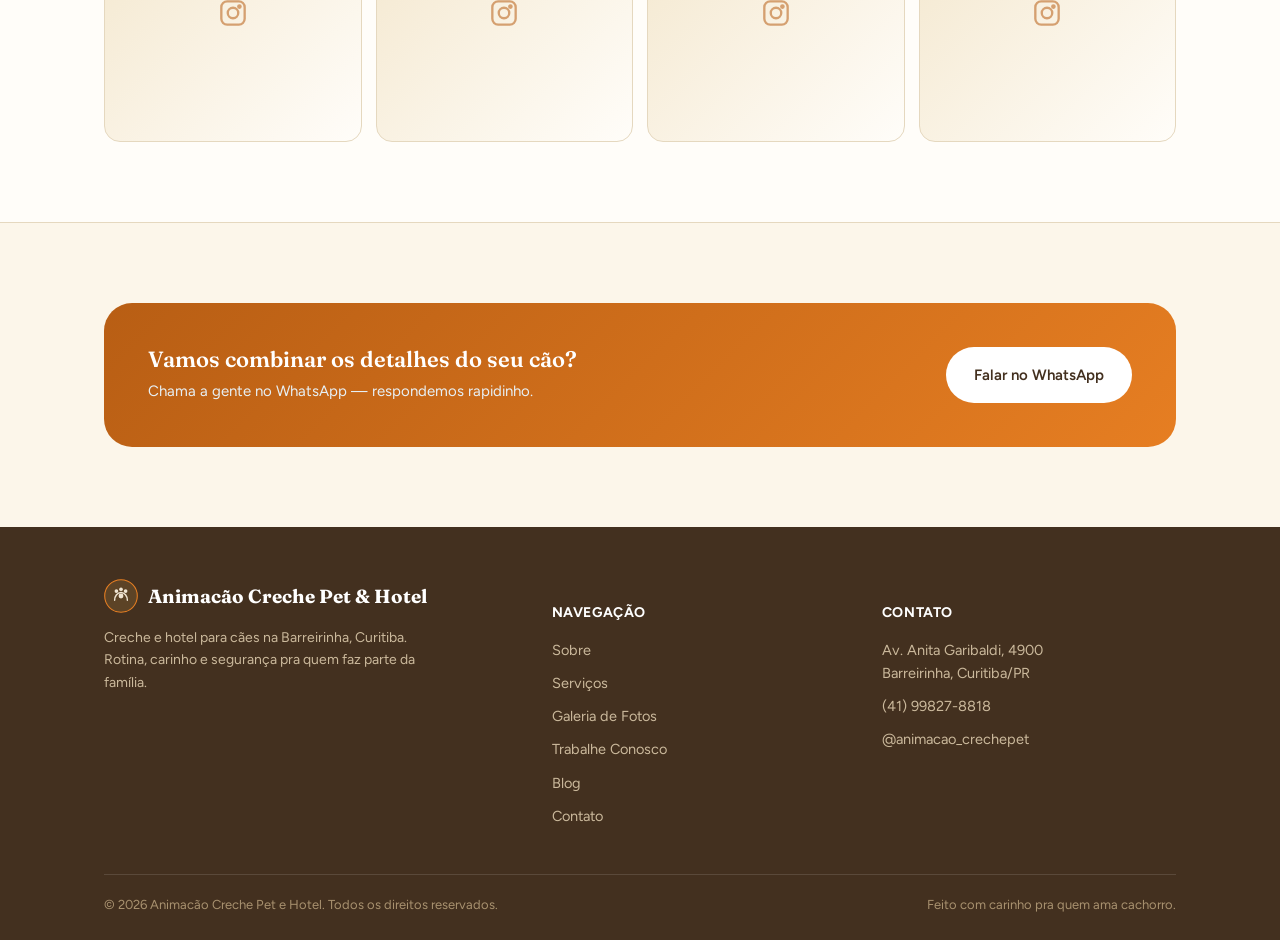
==== commit 7850b416: "corrige nome para Animacão" ====
--- a/index.html
+++ b/index.html
@@ -3,7 +3,7 @@
 <head>
 <meta charset="UTF-8">
 <meta name="viewport" content="width=device-width, initial-scale=1.0">
-<title>Animação Creche Pet e Hotel — Creche e hotel para cães em Curitiba</title>
+<title>Animacão Creche Pet e Hotel — Creche e hotel para cães em Curitiba</title>
 <meta name="description" content="Creche e hotel para cães na Barreirinha, Curitiba. Diárias, pacotes mensais e hospedagem com rotina, segurança e cuidado de verdade.">
 <link rel="preconnect" href="https://fonts.googleapis.com">
 <link rel="preconnect" href="https://fonts.gstatic.com" crossorigin>
@@ -24,7 +24,7 @@
         <circle cx="24" cy="24" r="3.4" fill="#E67E22"/>
       </svg>
       <span class="brand-text">
-        <strong>Animação</strong>
+        <strong>Animacão</strong>
         <span>Creche Pet &amp; Hotel</span>
       </span>
     </a>
@@ -38,7 +38,7 @@
       <a href="contato.html">Contato</a>
     </nav>
     <div class="nav-cta">
-      <a class="btn btn-primary" href="https://wa.me/5541998278818?text=Oi!%20Vi%20o%20site%20da%20Anima%C3%A7%C3%A3o%20Creche%20Pet%20e%20Hotel%20e%20queria%20saber%20mais." target="_blank" rel="noopener">
+      <a class="btn btn-primary" href="https://wa.me/5541998278818?text=Oi!%20Vi%20o%20site%20da%20Animac%C3%A3o%20Creche%20Pet%20e%20Hotel%20e%20queria%20saber%20mais." target="_blank" rel="noopener">
         <span class="long">Falar no WhatsApp</span><span class="short" style="display:none;">WhatsApp</span>
       </a>
       <button class="menu-toggle" id="menuToggle" aria-label="Abrir menu">
@@ -120,8 +120,8 @@
     <div>
       <div class="eyebrow">Quem cuida</div>
       <h2 style="font-size:30px; margin-bottom:16px;">Um espaço novo na Barreirinha, pensado pra cuidar de verdade</h2>
-      <p style="color:var(--brown-soft); font-size:16px; margin-bottom:22px;">A Animação Creche Pet e Hotel chegou na região com uma proposta simples: cada cão recebe atenção individual, rotina e companhia — não fica só "guardado" enquanto você está fora.</p>
-      <a class="btn btn-outline" href="sobre.html">Conhecer a Animação</a>
+      <p style="color:var(--brown-soft); font-size:16px; margin-bottom:22px;">A Animacão Creche Pet e Hotel chegou na região com uma proposta simples: cada cão recebe atenção individual, rotina e companhia — não fica só "guardado" enquanto você está fora.</p>
+      <a class="btn btn-outline" href="sobre.html">Conhecer a Animacão</a>
     </div>
   </div>
 </section>
@@ -132,7 +132,7 @@
     <div class="season" style="background:linear-gradient(135deg, var(--sage-dark), var(--sage)); grid-template-columns:1fr auto;">
       <div>
         <h3>Quer ver o espaço de perto?</h3>
-        <p>A galeria com fotos reais da Animação está a caminho. Enquanto isso, que tal agendar uma visita?</p>
+        <p>A galeria com fotos reais da Animacão está a caminho. Enquanto isso, que tal agendar uma visita?</p>
       </div>
       <a class="btn btn-white" href="galeria.html">Ver galeria</a>
     </div>
@@ -145,7 +145,7 @@
     <div class="hero-grid" style="align-items:center; margin-bottom:44px;">
       <div>
         <div class="eyebrow">Quem já confiou</div>
-        <h2 style="font-size:30px;">O que dizem sobre a Animação</h2>
+        <h2 style="font-size:30px;">O que dizem sobre a Animacão</h2>
       </div>
       <div class="photo-frame" style="aspect-ratio:16/9; border-radius:24px;">
         <img src="img/adorable-dog-wearing-a-pink-shirt-with-white-backg-2026-01-09-00-58-22-utc.JPG" alt="Cão simpático" loading="lazy">
@@ -171,7 +171,7 @@
   <div class="container">
     <div class="section-head center">
       <div class="eyebrow" style="justify-content:center;">Redes sociais</div>
-      <h2>Acompanhe a Animação no Instagram</h2>
+      <h2>Acompanhe a Animacão no Instagram</h2>
       <p>@animacao_crechepet</p>
     </div>
     <div class="insta-grid">
@@ -191,7 +191,7 @@
         <h3>Vamos combinar os detalhes do seu cão?</h3>
         <p>Chama a gente no WhatsApp — respondemos rapidinho.</p>
       </div>
-      <a class="btn btn-white" href="https://wa.me/5541998278818?text=Oi!%20Vi%20o%20site%20da%20Anima%C3%A7%C3%A3o%20Creche%20Pet%20e%20Hotel%20e%20queria%20saber%20mais." target="_blank" rel="noopener">Falar no WhatsApp</a>
+      <a class="btn btn-white" href="https://wa.me/5541998278818?text=Oi!%20Vi%20o%20site%20da%20Animac%C3%A3o%20Creche%20Pet%20e%20Hotel%20e%20queria%20saber%20mais." target="_blank" rel="noopener">Falar no WhatsApp</a>
     </div>
   </div>
 </section>
@@ -209,7 +209,7 @@
             <circle cx="30.5" cy="17" r="2.6" fill="#EFE4D2"/>
             <circle cx="24" cy="24" r="3.4" fill="#EFE4D2"/>
           </svg>
-          <strong>Animação Creche Pet &amp; Hotel</strong>
+          <strong>Animacão Creche Pet &amp; Hotel</strong>
         </div>
         <p>Creche e hotel para cães na Barreirinha, Curitiba. Rotina, carinho e segurança pra quem faz parte da família.</p>
       </div>
@@ -234,13 +234,13 @@
       </div>
     </div>
     <div class="footer-bottom">
-      <span>© 2026 Animação Creche Pet e Hotel. Todos os direitos reservados.</span>
+      <span>© 2026 Animacão Creche Pet e Hotel. Todos os direitos reservados.</span>
       <span>Feito com carinho pra quem ama cachorro.</span>
     </div>
   </div>
 </footer>
 
-<a class="whatsapp-float" href="https://wa.me/5541998278818?text=Oi!%20Vi%20o%20site%20da%20Anima%C3%A7%C3%A3o%20Creche%20Pet%20e%20Hotel%20e%20queria%20saber%20mais." target="_blank" rel="noopener" aria-label="Falar no WhatsApp">
+<a class="whatsapp-float" href="https://wa.me/5541998278818?text=Oi!%20Vi%20o%20site%20da%20Animac%C3%A3o%20Creche%20Pet%20e%20Hotel%20e%20queria%20saber%20mais." target="_blank" rel="noopener" aria-label="Falar no WhatsApp">
   <svg viewBox="0 0 24 24"><path d="M12 2C6.5 2 2 6.5 2 12c0 1.8.5 3.6 1.4 5.1L2 22l5.1-1.3C8.5 21.5 10.2 22 12 22c5.5 0 10-4.5 10-10S17.5 2 12 2zm0 18c-1.6 0-3.1-.4-4.4-1.2l-.3-.2-3 .8.8-2.9-.2-.3C4.4 15 4 13.5 4 12c0-4.4 3.6-8 8-8s8 3.6 8 8-3.6 8-8 8z"/></svg>
 </a>
 
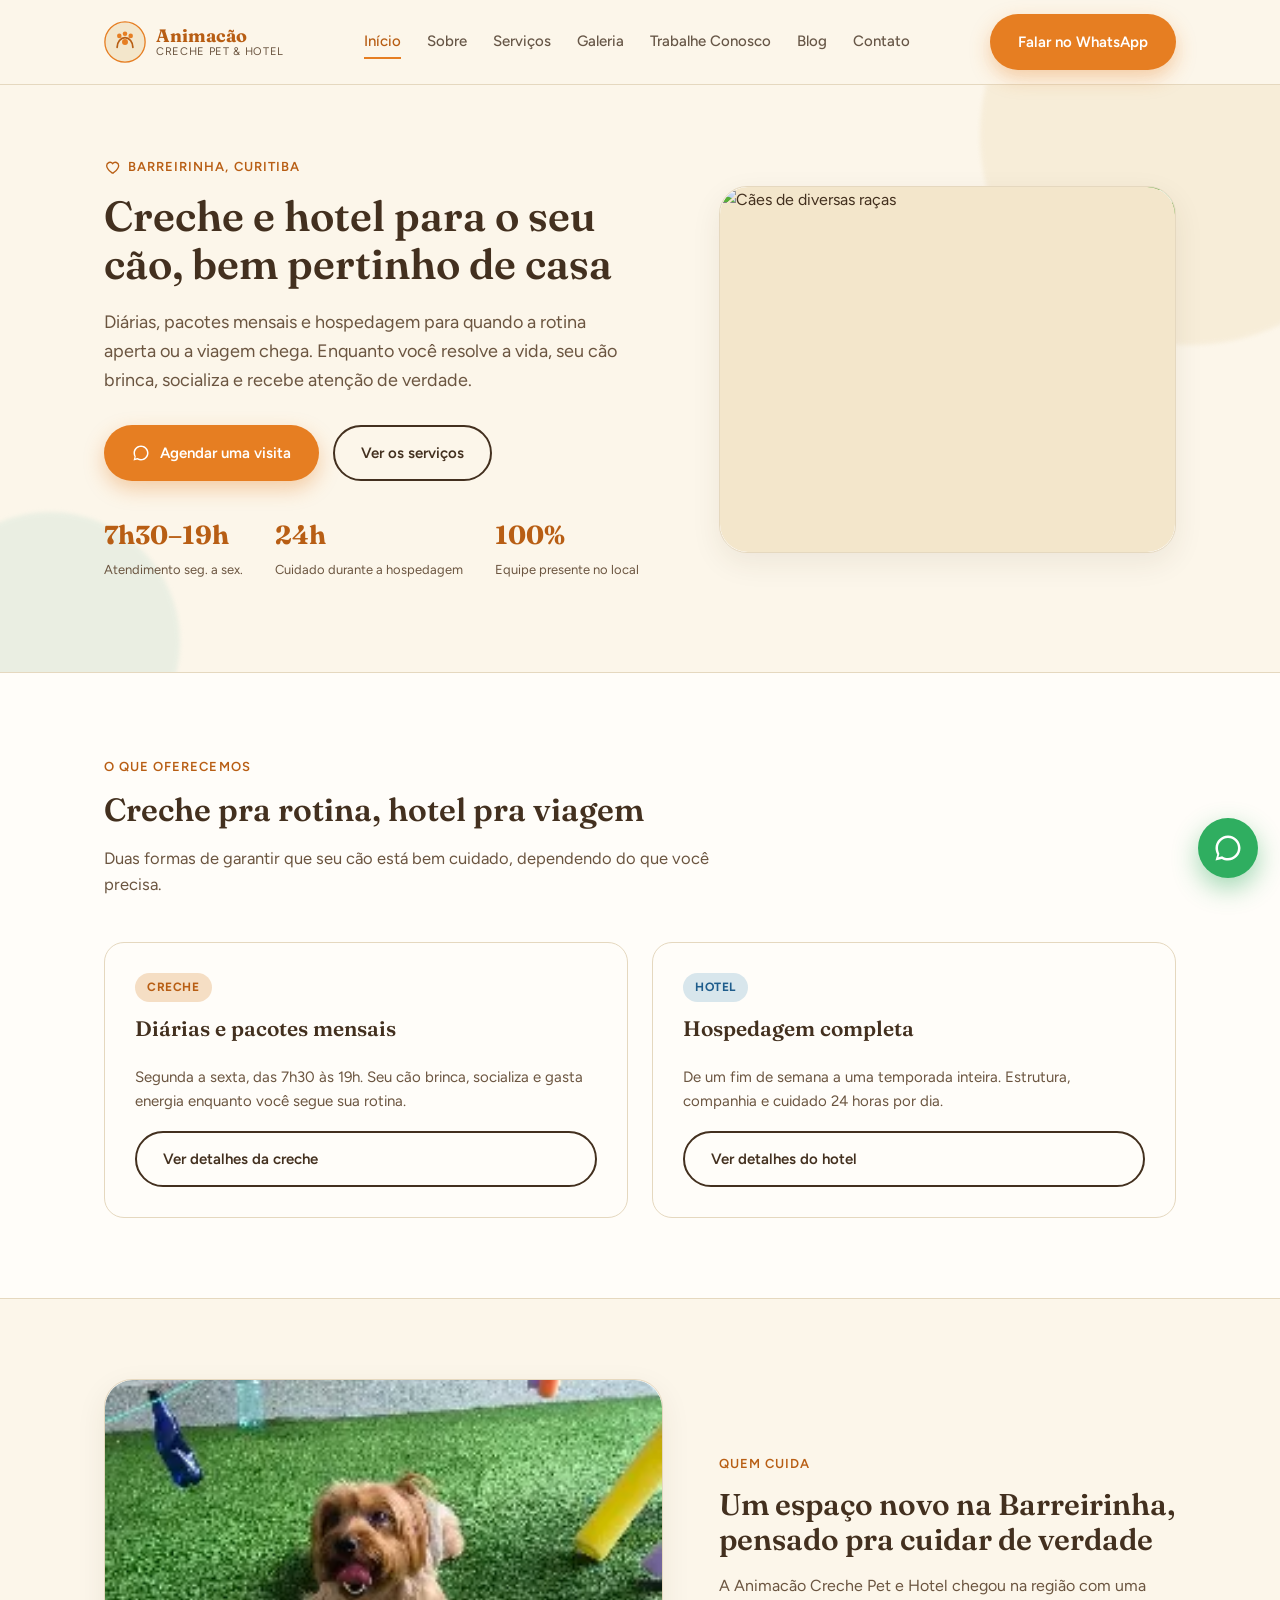
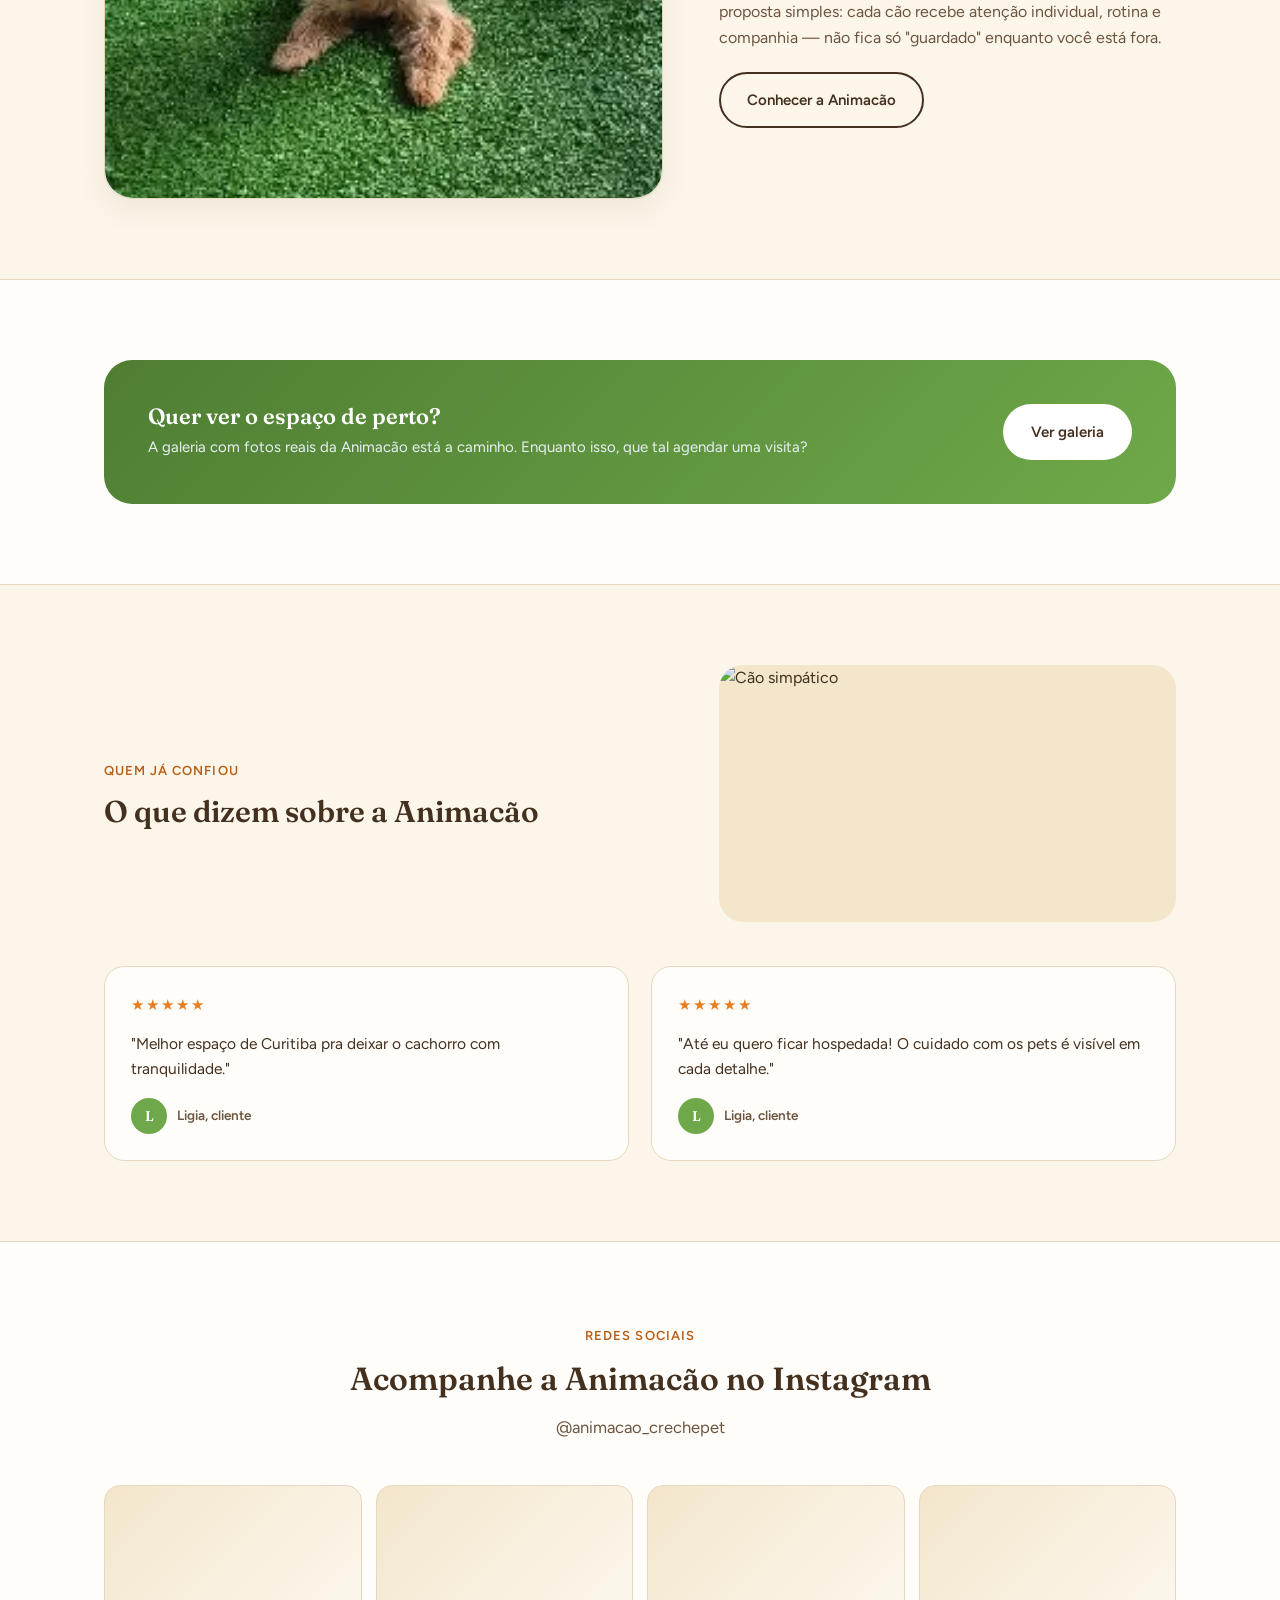
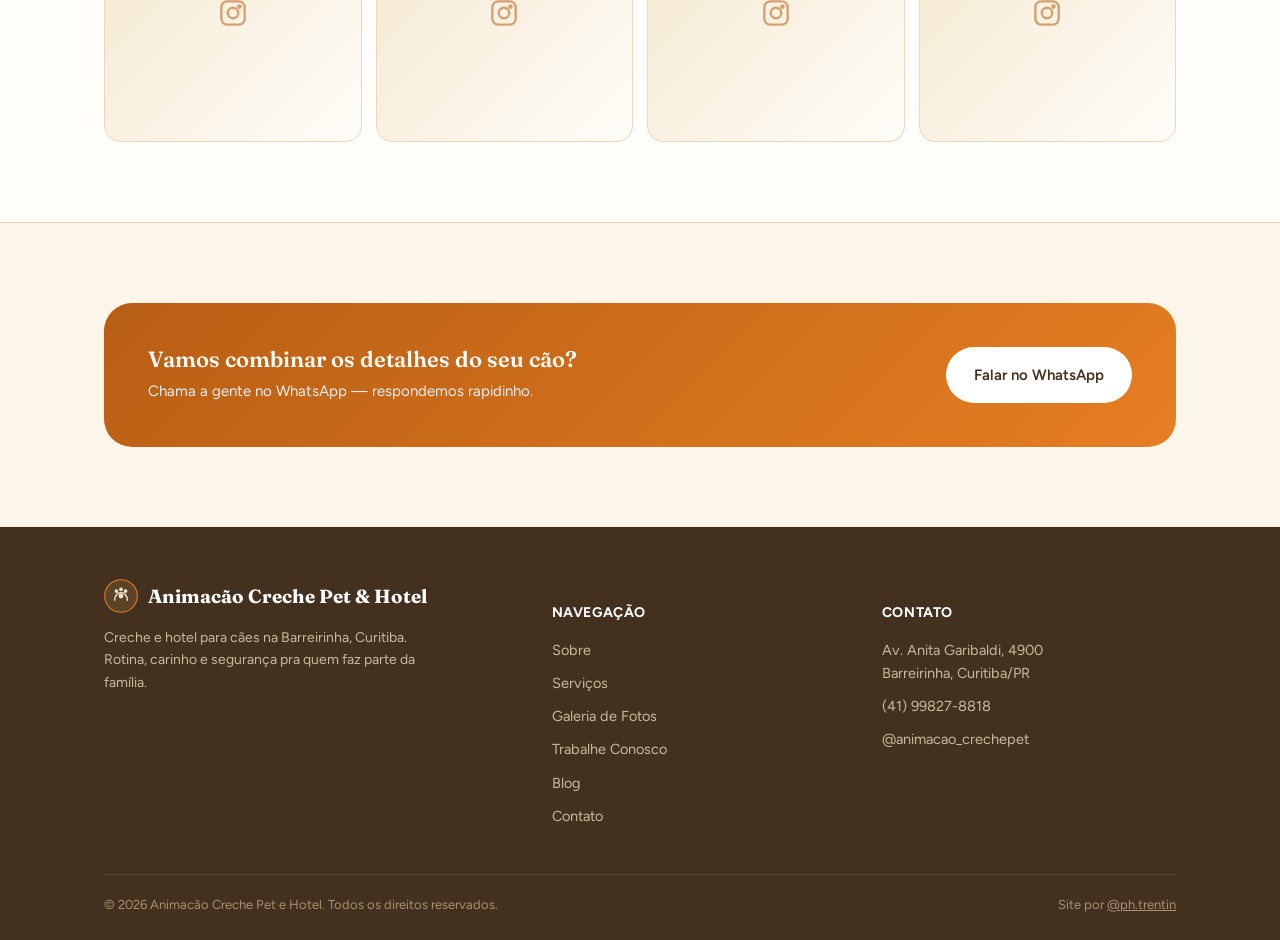
==== commit 5844bf3c: "fotos reais e ajustes de mobile" ====
--- a/index.html
+++ b/index.html
@@ -78,7 +78,7 @@
         <svg viewBox="0 0 24 24"><path d="M12 21c-4-3.5-8-6.5-8-11a5 5 0 0 1 9-3 5 5 0 0 1 9 3c0 4.5-4 7.5-8 11z"/></svg>
       </div>
       <div class="photo-frame">
-        <img src="img/energetic-dog-holds-ball-ready-for-play-2026-03-26-06-05-28-utc.jpg" alt="Cão animado segurando bolinha, pronto pra brincar" loading="eager">
+        <img src="img/cachorros-diversas-racas.jpg" alt="Cães de diversas raças" loading="eager">
       </div>
     </div>
   </div>
@@ -114,7 +114,7 @@
   <div class="container hero-grid" style="align-items:center;">
     <div class="hero-art photo">
       <div class="photo-frame" style="border-radius:28px; aspect-ratio:4/3;">
-        <img src="img/adorable-dog-with-red-tie-licking-its-nose-2026-03-09-04-32-36-utc.jpg" alt="Cão simpático" loading="lazy">
+        <img src="img/creche-gramado.jpg" alt="Cão no espaço da Animacão" loading="lazy">
       </div>
     </div>
     <div>
@@ -235,7 +235,7 @@
     </div>
     <div class="footer-bottom">
       <span>© 2026 Animacão Creche Pet e Hotel. Todos os direitos reservados.</span>
-      <span>Feito com carinho pra quem ama cachorro.</span>
+      <span>Site por <a href="https://www.instagram.com/ph.trentin/" target="_blank" rel="noopener" style="color:inherit; text-decoration:underline;">@ph.trentin</a></span>
     </div>
   </div>
 </footer>
--- a/styles.css
+++ b/styles.css
@@ -273,7 +273,11 @@
 
 /* Decorative flanking photos */
 .flank-grid{display:grid; grid-template-columns:1fr 2fr 1fr; gap:24px; align-items:center;}
-@media (max-width:760px){ .flank-grid{grid-template-columns:1fr;} .flank-grid .photo-frame{display:none;} }
+@media (max-width:760px){
+  .flank-grid{display:flex; flex-wrap:wrap; justify-content:center; gap:14px;}
+  .flank-grid .photo-frame{width:130px; height:130px; aspect-ratio:1/1; order:1; border-radius:16px;}
+  .flank-grid p{order:2; width:100%; margin-top:6px;}
+}
 
 /* Contact */
 .contact-grid{display:grid; grid-template-columns:1fr 1fr; gap:48px;}
